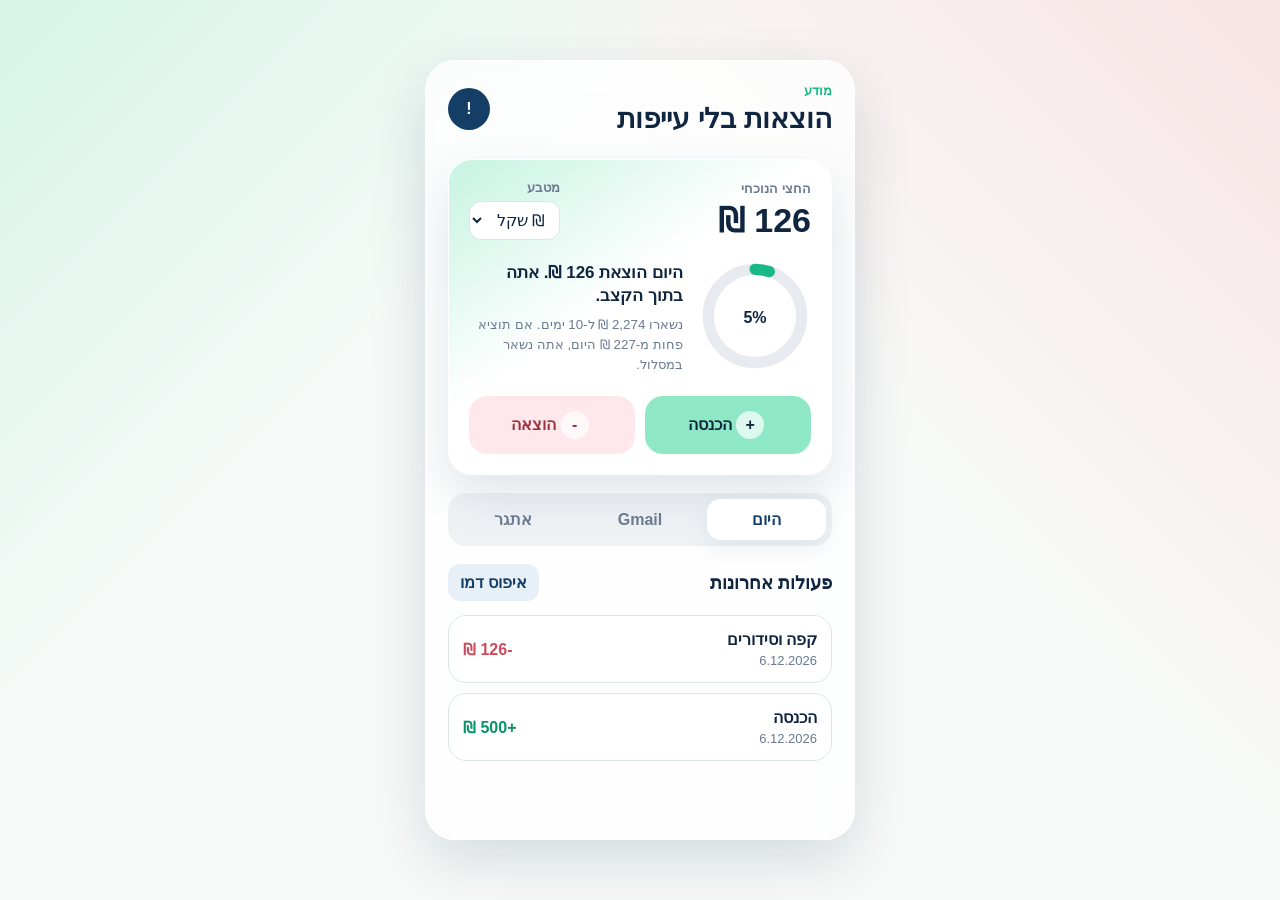
==== index.html @ 48a741a4 "Add files via upload" ====
<!doctype html>
<html lang="he" dir="rtl">
  <head>
    <meta charset="utf-8" />
    <meta name="viewport" content="width=device-width, initial-scale=1" />
    <title>מודע - מעקב הוצאות חכם</title>
    <meta name="theme-color" content="#153e67" />
    <meta name="apple-mobile-web-app-capable" content="yes" />
    <meta name="apple-mobile-web-app-title" content="מודע" />
    <meta name="apple-mobile-web-app-status-bar-style" content="default" />
    <link rel="manifest" href="./manifest.webmanifest" />
    <link rel="apple-touch-icon" href="./icons/icon-180.png" />
    <link rel="stylesheet" href="./styles.css" />
  </head>
  <body>
    <main class="app-shell">
      <section class="phone" aria-label="אפליקציית מודע">
        <header class="topbar">
          <div>
            <p class="eyebrow">מודע</p>
            <h1>הוצאות בלי עייפות</h1>
          </div>
          <button class="icon-button" id="notifyBtn" type="button" aria-label="בדיקת תזכורת">
            <span aria-hidden="true">!</span>
          </button>
        </header>

        <section class="widget" aria-label="ווידג׳ט מעקב">
          <div class="widget-top">
            <div>
              <p class="widget-label">החצי הנוכחי</p>
              <strong id="periodTotal">0 ₪</strong>
            </div>
            <label class="currency-picker">
              <span>מטבע</span>
              <select id="currencySelect" aria-label="בחירת מטבע">
                <option value="ILS">₪ שקל</option>
                <option value="THB">฿ באט</option>
                <option value="USD">$ דולר</option>
                <option value="EUR">€ יורו</option>
              </select>
            </label>
          </div>

          <div class="progress-wrap" aria-label="ניצול יעד">
            <div class="progress-ring">
              <svg viewBox="0 0 120 120" aria-hidden="true">
                <circle class="ring-bg" cx="60" cy="60" r="50"></circle>
                <circle class="ring-fill" id="ringFill" cx="60" cy="60" r="50"></circle>
              </svg>
              <span id="progressPercent">0%</span>
            </div>
            <div class="insight">
              <p id="insightText">הזן הוצאה ראשונה כדי לקבל קצב יומי ברור.</p>
              <small id="remainingText">היעד החצי-חודשי מוכן.</small>
            </div>
          </div>

          <div class="quick-actions" aria-label="פעולות מהירות">
            <button class="action income" id="incomeBtn" type="button">
              <span>+</span>
              הכנסה
            </button>
            <button class="action expense" id="expenseBtn" type="button">
              <span>-</span>
              הוצאה
            </button>
          </div>
        </section>

        <nav class="tabs" aria-label="ניווט">
          <button class="tab active" type="button" data-tab="today">היום</button>
          <button class="tab" type="button" data-tab="gmail">Gmail</button>
          <button class="tab" type="button" data-tab="challenge">אתגר</button>
        </nav>

        <section class="panel active" id="todayPanel">
          <div class="panel-header">
            <h2>פעולות אחרונות</h2>
            <button class="text-button" id="resetBtn" type="button">איפוס דמו</button>
          </div>
          <ul class="transactions" id="transactionList"></ul>
        </section>

        <section class="panel" id="gmailPanel">
          <div class="panel-header">
            <h2>קבלות לאישור</h2>
            <button class="text-button" id="scanBtn" type="button">סרוק חודש</button>
          </div>
          <div class="gmail-connect">
            <div>
              <strong>חיבור Gmail</strong>
              <p>בגרסה אמיתית הכפתור יפתח OAuth ויבקש הרשאת קריאה מצומצמת ככל האפשר.</p>
            </div>
            <button class="connect-button" id="connectBtn" type="button">חבר</button>
          </div>
          <ul class="receipts" id="receiptList"></ul>
        </section>

        <section class="panel" id="challengePanel">
          <div class="challenge-card">
            <p class="eyebrow">אתגר חצי-חודשי</p>
            <h2 id="challengeTitle">חודש ראשון: רק מודעות</h2>
            <p id="challengeText">בחודש הראשון האפליקציה אוספת דפוסים. אחרי חודש ייווצר יעד חיתוך של 30% ואז תוספת הדרגתית.</p>
            <div class="challenge-grid">
              <div>
                <span>יעד</span>
                <strong id="budgetText">2,400 ₪</strong>
              </div>
              <div>
                <span>ימים שנותרו</span>
                <strong id="daysText">0</strong>
              </div>
            </div>
          </div>
        </section>
      </section>
    </main>

    <dialog class="calculator" id="calcDialog" aria-label="מחשבון מהיר">
      <form method="dialog" class="calc-box">
        <div class="calc-header">
          <strong id="calcTitle">הוצאה חדשה</strong>
          <button class="icon-button small" value="cancel" type="submit" aria-label="סגירה">×</button>
        </div>
        <output class="calc-display" id="calcDisplay">0</output>
        <div class="calc-grid" id="calcGrid"></div>
        <button class="save-button" id="saveCalc" value="default" type="submit">הוסף</button>
      </form>
    </dialog>

    <div class="push-overlay" id="pushOverlay" aria-hidden="true">
      <div class="push-card">
        <p class="eyebrow">תזכורת חצי-חודשית</p>
        <h2>אי אפשר לפספס את זה</h2>
        <p id="pushText">בדיקת מצב: כמה יצא, כמה נשאר, ומה הפעולה הקטנה הבאה.</p>
        <input id="dismissSlider" type="range" min="0" max="100" value="0" aria-label="החלק לכיבוי" />
        <span>החלק לכיבוי</span>
      </div>
    </div>

    <script src="./app.js"></script>
  </body>
</html>
---- styles.css ----
:root {
  --paper: #f7faf8;
  --surface: #ffffff;
  --ink: #10253f;
  --muted: #6b7a90;
  --mint: #8ee8c6;
  --mint-strong: #18b985;
  --coral: #ff7f8e;
  --coral-soft: #ffe8eb;
  --blue: #153e67;
  --blue-soft: #e8f0f7;
  --line: #dce6e8;
  --shadow: 0 22px 60px rgba(16, 37, 63, 0.14);
  font-family: "Heebo", "Assistant", "Segoe UI", Arial, sans-serif;
}

* {
  box-sizing: border-box;
}

body {
  margin: 0;
  min-height: 100vh;
  background:
    linear-gradient(135deg, rgba(142, 232, 198, 0.32), transparent 34%),
    linear-gradient(225deg, rgba(255, 127, 142, 0.18), transparent 38%),
    var(--paper);
  color: var(--ink);
}

button,
select,
input {
  font: inherit;
}

.app-shell {
  min-height: 100vh;
  display: grid;
  place-items: center;
  padding: 28px 14px;
}

.phone {
  width: min(430px, 100%);
  min-height: 780px;
  background: rgba(255, 255, 255, 0.74);
  border: 1px solid rgba(255, 255, 255, 0.8);
  border-radius: 30px;
  box-shadow: var(--shadow);
  padding: 22px;
  backdrop-filter: blur(18px);
}

.topbar,
.widget-top,
.panel-header,
.calc-header {
  display: flex;
  align-items: center;
  justify-content: space-between;
  gap: 14px;
}

.eyebrow {
  margin: 0 0 4px;
  color: var(--mint-strong);
  font-size: 13px;
  font-weight: 800;
}

h1,
h2,
p {
  margin-top: 0;
}

h1 {
  margin-bottom: 0;
  font-size: 28px;
  letter-spacing: 0;
}

h2 {
  font-size: 18px;
  margin-bottom: 0;
}

.icon-button {
  width: 42px;
  height: 42px;
  border: 0;
  border-radius: 50%;
  background: var(--blue);
  color: white;
  font-weight: 900;
  cursor: pointer;
}

.icon-button.small {
  width: 34px;
  height: 34px;
  background: var(--blue-soft);
  color: var(--blue);
}

.widget {
  margin-top: 24px;
  padding: 20px;
  border-radius: 24px;
  background:
    linear-gradient(145deg, rgba(142, 232, 198, 0.5), rgba(255, 255, 255, 0.86) 44%),
    var(--surface);
  border: 1px solid rgba(255, 255, 255, 0.9);
  box-shadow: 0 18px 45px rgba(21, 62, 103, 0.13);
}

.widget-label,
.currency-picker span,
.challenge-grid span {
  margin: 0;
  color: var(--muted);
  font-size: 13px;
  font-weight: 700;
}

#periodTotal {
  display: block;
  font-size: 34px;
  line-height: 1.1;
  margin-top: 6px;
}

.currency-picker {
  display: grid;
  gap: 6px;
}

select {
  border: 1px solid var(--line);
  border-radius: 12px;
  padding: 9px 10px;
  background: white;
  color: var(--ink);
}

.progress-wrap {
  display: grid;
  grid-template-columns: 112px 1fr;
  gap: 16px;
  align-items: center;
  margin: 20px 0;
}

.progress-ring {
  position: relative;
  width: 112px;
  aspect-ratio: 1;
}

.progress-ring svg {
  width: 100%;
  height: 100%;
  transform: rotate(-90deg);
}

circle {
  fill: none;
  stroke-width: 12;
}

.ring-bg {
  stroke: rgba(21, 62, 103, 0.1);
}

.ring-fill {
  stroke: var(--mint-strong);
  stroke-linecap: round;
  stroke-dasharray: 314;
  stroke-dashoffset: 314;
  transition: stroke-dashoffset 220ms ease, stroke 220ms ease;
}

.progress-ring span {
  position: absolute;
  inset: 0;
  display: grid;
  place-items: center;
  font-weight: 900;
}

.insight p {
  margin-bottom: 8px;
  font-size: 17px;
  font-weight: 800;
  line-height: 1.35;
}

.insight small {
  color: var(--muted);
  line-height: 1.4;
}

.quick-actions {
  display: grid;
  grid-template-columns: 1fr 1fr;
  gap: 10px;
}

.action {
  min-height: 58px;
  border: 0;
  border-radius: 18px;
  color: var(--ink);
  font-weight: 900;
  cursor: pointer;
}

.action span {
  display: inline-grid;
  place-items: center;
  width: 28px;
  height: 28px;
  margin-inline-start: 4px;
  border-radius: 50%;
  background: rgba(255, 255, 255, 0.7);
}

.income {
  background: var(--mint);
}

.expense {
  background: var(--coral-soft);
  color: #9d3340;
}

.tabs {
  display: grid;
  grid-template-columns: repeat(3, 1fr);
  gap: 8px;
  margin: 18px 0;
  padding: 6px;
  border-radius: 18px;
  background: rgba(21, 62, 103, 0.06);
}

.tab {
  border: 0;
  border-radius: 14px;
  padding: 11px 8px;
  background: transparent;
  color: var(--muted);
  font-weight: 800;
  cursor: pointer;
}

.tab.active {
  background: var(--surface);
  color: var(--blue);
  box-shadow: 0 8px 22px rgba(21, 62, 103, 0.08);
}

.panel {
  display: none;
}

.panel.active {
  display: block;
}

.text-button,
.connect-button {
  border: 0;
  border-radius: 12px;
  padding: 9px 12px;
  background: var(--blue-soft);
  color: var(--blue);
  font-weight: 900;
  cursor: pointer;
}

.connect-button,
.save-button {
  background: var(--blue);
  color: white;
}

.transactions,
.receipts {
  list-style: none;
  padding: 0;
  margin: 14px 0 0;
  display: grid;
  gap: 10px;
}

.transactions li,
.receipts li,
.gmail-connect,
.challenge-card {
  border: 1px solid var(--line);
  border-radius: 18px;
  padding: 14px;
  background: rgba(255, 255, 255, 0.82);
}

.transactions li,
.receipts li {
  display: flex;
  justify-content: space-between;
  align-items: center;
  gap: 12px;
}

.transaction-meta,
.receipt-meta {
  display: grid;
  gap: 4px;
}

.transaction-meta span,
.receipt-meta span,
.gmail-connect p {
  color: var(--muted);
  font-size: 13px;
}

.amount.expense-text {
  color: #c94d5d;
}

.amount.income-text {
  color: #099368;
}

.receipt-actions {
  display: flex;
  gap: 6px;
}

.receipt-actions button {
  border: 0;
  border-radius: 10px;
  padding: 8px 9px;
  font-weight: 900;
  cursor: pointer;
}

.approve {
  background: var(--mint);
}

.reject {
  background: var(--coral-soft);
  color: #9d3340;
}

.gmail-connect {
  margin-top: 14px;
  display: flex;
  justify-content: space-between;
  gap: 14px;
  align-items: center;
}

.challenge-card p {
  color: var(--muted);
  line-height: 1.5;
}

.challenge-grid {
  display: grid;
  grid-template-columns: 1fr 1fr;
  gap: 10px;
  margin-top: 18px;
}

.challenge-grid div {
  padding: 14px;
  border-radius: 16px;
  background: var(--blue-soft);
}

.challenge-grid strong {
  display: block;
  margin-top: 5px;
  font-size: 20px;
}

.calculator {
  border: 0;
  border-radius: 24px;
  padding: 0;
  width: min(360px, calc(100vw - 24px));
  box-shadow: var(--shadow);
}

.calculator::backdrop {
  background: rgba(16, 37, 63, 0.35);
}

.calc-box {
  padding: 18px;
  background: var(--surface);
}

.calc-display {
  display: block;
  margin: 16px 0;
  padding: 16px;
  border-radius: 16px;
  background: var(--blue-soft);
  color: var(--blue);
  font-size: 34px;
  font-weight: 900;
  text-align: left;
  direction: ltr;
}

.calc-grid {
  display: grid;
  grid-template-columns: repeat(3, 1fr);
  gap: 8px;
}

.calc-grid button {
  height: 54px;
  border: 0;
  border-radius: 14px;
  background: #f2f6f7;
  color: var(--ink);
  font-size: 20px;
  font-weight: 900;
  cursor: pointer;
}

.save-button {
  width: 100%;
  border: 0;
  border-radius: 16px;
  padding: 14px;
  margin-top: 12px;
  font-weight: 900;
  cursor: pointer;
}

.push-overlay {
  position: fixed;
  inset: 0;
  display: none;
  place-items: center;
  padding: 20px;
  background: rgba(16, 37, 63, 0.78);
  z-index: 10;
}

.push-overlay.active {
  display: grid;
}

.push-card {
  width: min(390px, 100%);
  padding: 24px;
  border-radius: 24px;
  background: var(--surface);
  text-align: center;
  animation: pulse 1s infinite alternate;
}

.push-card input {
  width: 100%;
  margin-top: 18px;
}

@keyframes pulse {
  from {
    box-shadow: 0 0 0 rgba(142, 232, 198, 0);
  }
  to {
    box-shadow: 0 0 42px rgba(142, 232, 198, 0.85);
  }
}

@media (max-width: 390px) {
  .phone {
    padding: 16px;
    border-radius: 22px;
  }

  .progress-wrap {
    grid-template-columns: 92px 1fr;
  }

  .progress-ring {
    width: 92px;
  }

  #periodTotal {
    font-size: 28px;
  }
}
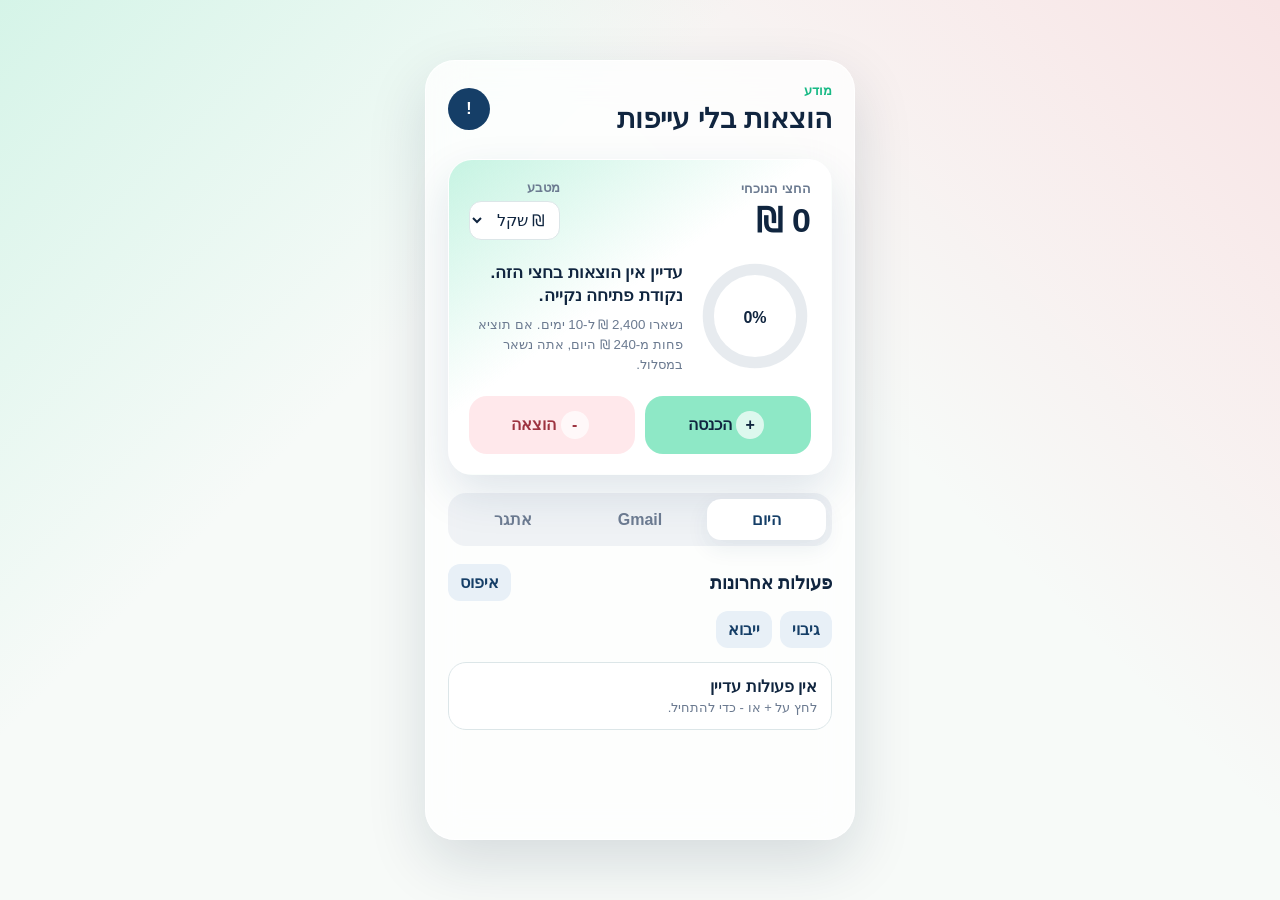
==== commit e970fc88: "Add files via upload" ====
--- a/index.html
+++ b/index.html
@@ -10,7 +10,8 @@
     <meta name="apple-mobile-web-app-status-bar-style" content="default" />
     <link rel="manifest" href="./manifest.webmanifest" />
     <link rel="apple-touch-icon" href="./icons/icon-180.png" />
-    <link rel="stylesheet" href="./styles.css" />
+    <link rel="stylesheet" href="./styles.css?v=5" />
+    <script src="https://accounts.google.com/gsi/client" async defer></script>
   </head>
   <body>
     <main class="app-shell">
@@ -77,7 +78,11 @@
         <section class="panel active" id="todayPanel">
           <div class="panel-header">
             <h2>פעולות אחרונות</h2>
-            <button class="text-button" id="resetBtn" type="button">איפוס דמו</button>
+            <button class="text-button" id="resetBtn" type="button">איפוס</button>
+          </div>
+          <div class="backup-actions">
+            <button class="text-button" id="exportBtn" type="button">גיבוי</button>
+            <button class="text-button" id="importBtn" type="button">ייבוא</button>
           </div>
           <ul class="transactions" id="transactionList"></ul>
         </section>
@@ -90,9 +95,19 @@
           <div class="gmail-connect">
             <div>
               <strong>חיבור Gmail</strong>
-              <p>בגרסה אמיתית הכפתור יפתח OAuth ויבקש הרשאת קריאה מצומצמת ככל האפשר.</p>
+              <p id="gmailStatus">הכנס Client ID של Google, חבר Gmail, ואז סרוק את החודש הנוכחי.</p>
             </div>
             <button class="connect-button" id="connectBtn" type="button">חבר</button>
+          </div>
+          <div class="gmail-settings">
+            <label>
+              <span>Google OAuth Client ID - לא כתובת המייל שלך</span>
+              <input id="googleClientId" type="text" dir="ltr" placeholder="1234567890-xxxx.apps.googleusercontent.com" />
+            </label>
+            <label>
+              <span>כתובות שולחים של קבלות - כאן שמים Shopee, Lazada וכו׳</span>
+              <textarea id="senderInput" rows="4" dir="ltr" placeholder="receipt@shopee.co.th&#10;no-reply@lazada.co.th&#10;therapy@example.com"></textarea>
+            </label>
           </div>
           <ul class="receipts" id="receiptList"></ul>
         </section>
@@ -139,6 +154,6 @@
       </div>
     </div>
 
-    <script src="./app.js"></script>
+    <script src="./app.js?v=5"></script>
   </body>
 </html>
--- a/styles.css
+++ b/styles.css
@@ -34,6 +34,10 @@
   font: inherit;
 }
 
+textarea {
+  font: inherit;
+}
+
 .app-shell {
   min-height: 100vh;
   display: grid;
@@ -286,6 +290,12 @@
   color: white;
 }
 
+.backup-actions {
+  display: flex;
+  gap: 8px;
+  margin-top: 10px;
+}
+
 .transactions,
 .receipts {
   list-style: none;
@@ -364,6 +374,33 @@
   align-items: center;
 }
 
+.gmail-settings {
+  display: grid;
+  gap: 10px;
+  margin-top: 12px;
+}
+
+.gmail-settings label {
+  display: grid;
+  gap: 6px;
+}
+
+.gmail-settings span {
+  color: var(--muted);
+  font-size: 13px;
+  font-weight: 800;
+}
+
+.gmail-settings input,
+.gmail-settings textarea {
+  width: 100%;
+  border: 1px solid var(--line);
+  border-radius: 14px;
+  padding: 11px 12px;
+  background: rgba(255, 255, 255, 0.9);
+  color: var(--ink);
+}
+
 .challenge-card p {
   color: var(--muted);
   line-height: 1.5;
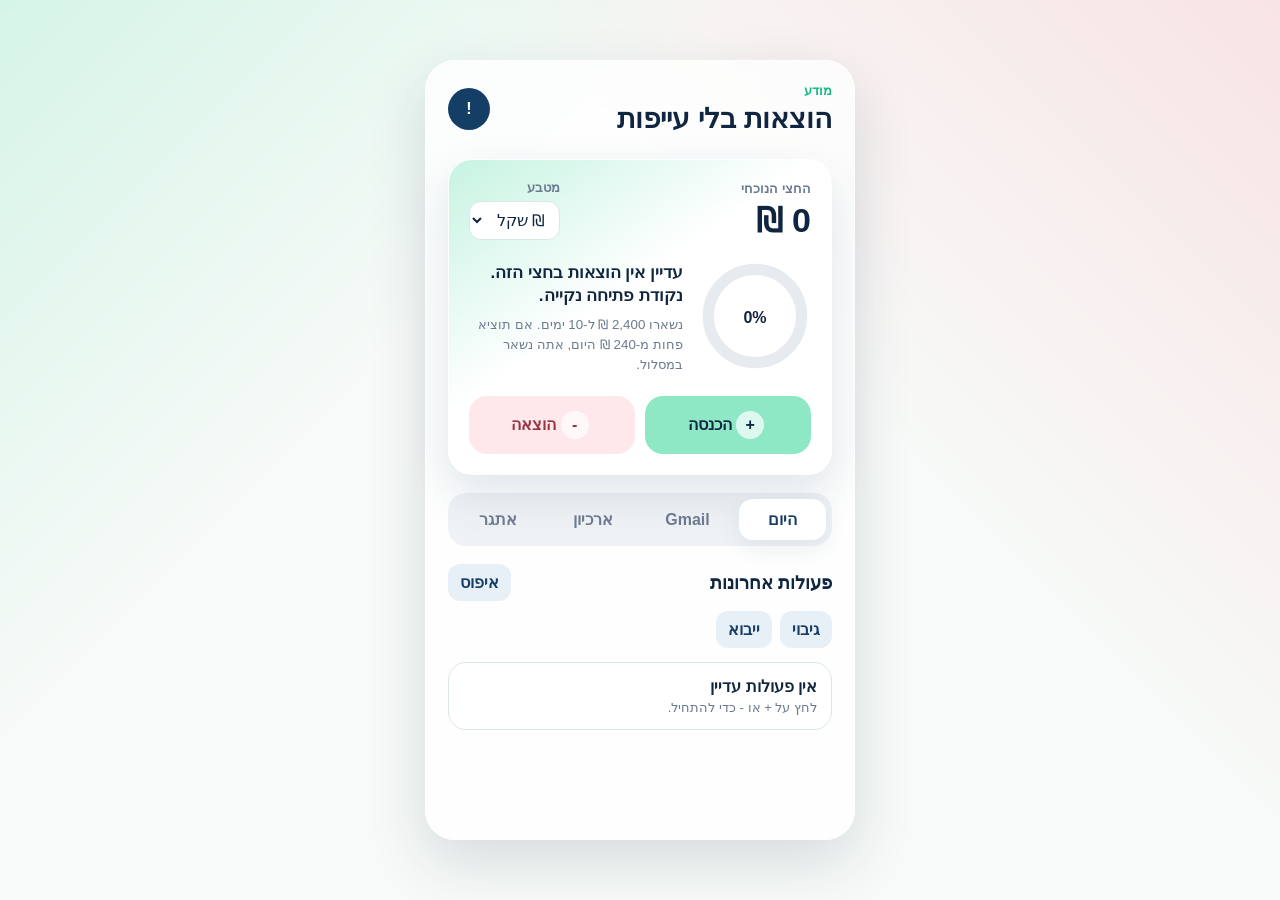
==== commit cda2ba4e: "Add files via upload" ====
--- a/index.html
+++ b/index.html
@@ -10,7 +10,7 @@
     <meta name="apple-mobile-web-app-status-bar-style" content="default" />
     <link rel="manifest" href="./manifest.webmanifest" />
     <link rel="apple-touch-icon" href="./icons/icon-180.png" />
-    <link rel="stylesheet" href="./styles.css?v=5" />
+    <link rel="stylesheet" href="./styles.css?v=8" />
     <script src="https://accounts.google.com/gsi/client" async defer></script>
   </head>
   <body>
@@ -72,6 +72,7 @@
         <nav class="tabs" aria-label="ניווט">
           <button class="tab active" type="button" data-tab="today">היום</button>
           <button class="tab" type="button" data-tab="gmail">Gmail</button>
+          <button class="tab" type="button" data-tab="archive">ארכיון</button>
           <button class="tab" type="button" data-tab="challenge">אתגר</button>
         </nav>
 
@@ -89,8 +90,8 @@
 
         <section class="panel" id="gmailPanel">
           <div class="panel-header">
-            <h2>קבלות לאישור</h2>
-            <button class="text-button" id="scanBtn" type="button">סרוק חודש</button>
+            <h2>מנוע Gmail</h2>
+            <button class="text-button" id="scanBtn" type="button">עדכן חודש</button>
           </div>
           <div class="gmail-connect">
             <div>
@@ -129,6 +130,19 @@
             </div>
           </div>
         </section>
+
+        <section class="panel" id="archivePanel">
+          <div class="panel-header">
+            <h2>ארכיון חשבוניות</h2>
+            <button class="text-button" id="photoPickBtn" type="button">צלם</button>
+          </div>
+          <div class="archive-form">
+            <input id="receiptPhotoInput" type="file" accept="image/*" capture="environment" hidden />
+            <input id="receiptPhotoName" type="text" placeholder="שם לחיפוש" />
+            <input id="receiptSearch" type="search" placeholder="חיפוש חשבונית" />
+          </div>
+          <ul class="photo-list" id="photoList"></ul>
+        </section>
       </section>
     </main>
 
@@ -144,6 +158,16 @@
       </form>
     </dialog>
 
+    <dialog class="photo-dialog" id="photoDialog" aria-label="תמונת חשבונית">
+      <div class="photo-viewer">
+        <div class="calc-header">
+          <strong id="photoTitle">חשבונית</strong>
+          <button class="icon-button small" id="photoCloseBtn" type="button" aria-label="סגירה">×</button>
+        </div>
+        <img id="photoPreview" alt="תמונת חשבונית" />
+      </div>
+    </dialog>
+
     <div class="push-overlay" id="pushOverlay" aria-hidden="true">
       <div class="push-card">
         <p class="eyebrow">תזכורת חצי-חודשית</p>
@@ -154,6 +178,19 @@
       </div>
     </div>
 
-    <script src="./app.js?v=5"></script>
+    <div class="report-overlay" id="reportOverlay" aria-hidden="true">
+      <section class="report-card" aria-label="דוח חצי חודשי">
+        <p class="eyebrow">דוח חצי-חודשי</p>
+        <h2 id="reportTitle">תמונת מצב</h2>
+        <div class="report-grid" id="reportGrid"></div>
+        <div class="report-section">
+          <h3>מקורות מרכזיים</h3>
+          <ul id="reportSources"></ul>
+        </div>
+        <button class="save-button" id="reportAcknowledgeBtn" type="button">ראיתי</button>
+      </section>
+    </div>
+
+    <script src="./app.js?v=8"></script>
   </body>
 </html>
--- a/styles.css
+++ b/styles.css
@@ -241,7 +241,7 @@
 
 .tabs {
   display: grid;
-  grid-template-columns: repeat(3, 1fr);
+  grid-template-columns: repeat(4, 1fr);
   gap: 8px;
   margin: 18px 0;
   padding: 6px;
@@ -297,7 +297,8 @@
 }
 
 .transactions,
-.receipts {
+.receipts,
+.photo-list {
   list-style: none;
   padding: 0;
   margin: 14px 0 0;
@@ -307,6 +308,7 @@
 
 .transactions li,
 .receipts li,
+.photo-list li,
 .gmail-connect,
 .challenge-card {
   border: 1px solid var(--line);
@@ -316,24 +318,65 @@
 }
 
 .transactions li,
-.receipts li {
+.receipts li,
+.photo-list li {
   display: flex;
   justify-content: space-between;
   align-items: center;
   gap: 12px;
 }
 
+.transactions .transaction-divider {
+  display: block;
+  padding: 6px 2px 0;
+  border: 0;
+  border-radius: 0;
+  background: transparent;
+  color: var(--muted);
+  font-size: 13px;
+  font-weight: 900;
+  box-shadow: none;
+}
+
 .transaction-meta,
-.receipt-meta {
+.receipt-meta,
+.photo-meta {
   display: grid;
   gap: 4px;
 }
 
 .transaction-meta span,
 .receipt-meta span,
+.photo-meta span,
 .gmail-connect p {
   color: var(--muted);
   font-size: 13px;
+}
+
+.archive-form {
+  display: grid;
+  grid-template-columns: 1fr;
+  gap: 10px;
+  margin-top: 12px;
+}
+
+.archive-form input {
+  width: 100%;
+  border: 1px solid var(--line);
+  border-radius: 14px;
+  padding: 12px;
+  background: rgba(255, 255, 255, 0.9);
+  color: var(--ink);
+}
+
+.photo-list button {
+  border: 0;
+  border-radius: 12px;
+  padding: 9px 12px;
+  background: var(--blue-soft);
+  color: var(--blue);
+  font-weight: 900;
+  cursor: pointer;
 }
 
 .amount.expense-text {
@@ -433,6 +476,33 @@
   box-shadow: var(--shadow);
 }
 
+.photo-dialog {
+  border: 0;
+  border-radius: 24px;
+  padding: 0;
+  width: min(390px, calc(100vw - 24px));
+  box-shadow: var(--shadow);
+}
+
+.photo-dialog::backdrop {
+  background: rgba(16, 37, 63, 0.35);
+}
+
+.photo-viewer {
+  padding: 16px;
+  background: var(--surface);
+}
+
+.photo-viewer img {
+  display: block;
+  width: 100%;
+  max-height: 70vh;
+  object-fit: contain;
+  margin-top: 12px;
+  border-radius: 16px;
+  background: var(--blue-soft);
+}
+
 .calculator::backdrop {
   background: rgba(16, 37, 63, 0.35);
 }
@@ -492,6 +562,81 @@
   z-index: 10;
 }
 
+.report-overlay {
+  position: fixed;
+  inset: 0;
+  display: none;
+  place-items: center;
+  padding: 20px;
+  background: rgba(16, 37, 63, 0.78);
+  z-index: 12;
+}
+
+.report-overlay.active {
+  display: grid;
+}
+
+.report-card {
+  width: min(420px, 100%);
+  max-height: calc(100vh - 40px);
+  overflow: auto;
+  padding: 22px;
+  border-radius: 24px;
+  background: var(--surface);
+  box-shadow: var(--shadow);
+}
+
+.report-card h2 {
+  margin-bottom: 16px;
+  font-size: 24px;
+}
+
+.report-grid {
+  display: grid;
+  grid-template-columns: 1fr 1fr;
+  gap: 10px;
+}
+
+.report-grid div {
+  padding: 13px;
+  border-radius: 14px;
+  background: var(--blue-soft);
+}
+
+.report-grid span,
+.report-section h3 {
+  display: block;
+  color: var(--muted);
+  font-size: 13px;
+  font-weight: 800;
+}
+
+.report-grid strong {
+  display: block;
+  margin-top: 5px;
+  font-size: 18px;
+}
+
+.report-section {
+  margin: 18px 0;
+}
+
+.report-section ul {
+  list-style: none;
+  padding: 0;
+  margin: 10px 0 0;
+  display: grid;
+  gap: 8px;
+}
+
+.report-section li {
+  display: flex;
+  justify-content: space-between;
+  gap: 10px;
+  padding: 10px 0;
+  border-bottom: 1px solid var(--line);
+}
+
 .push-overlay.active {
   display: grid;
 }
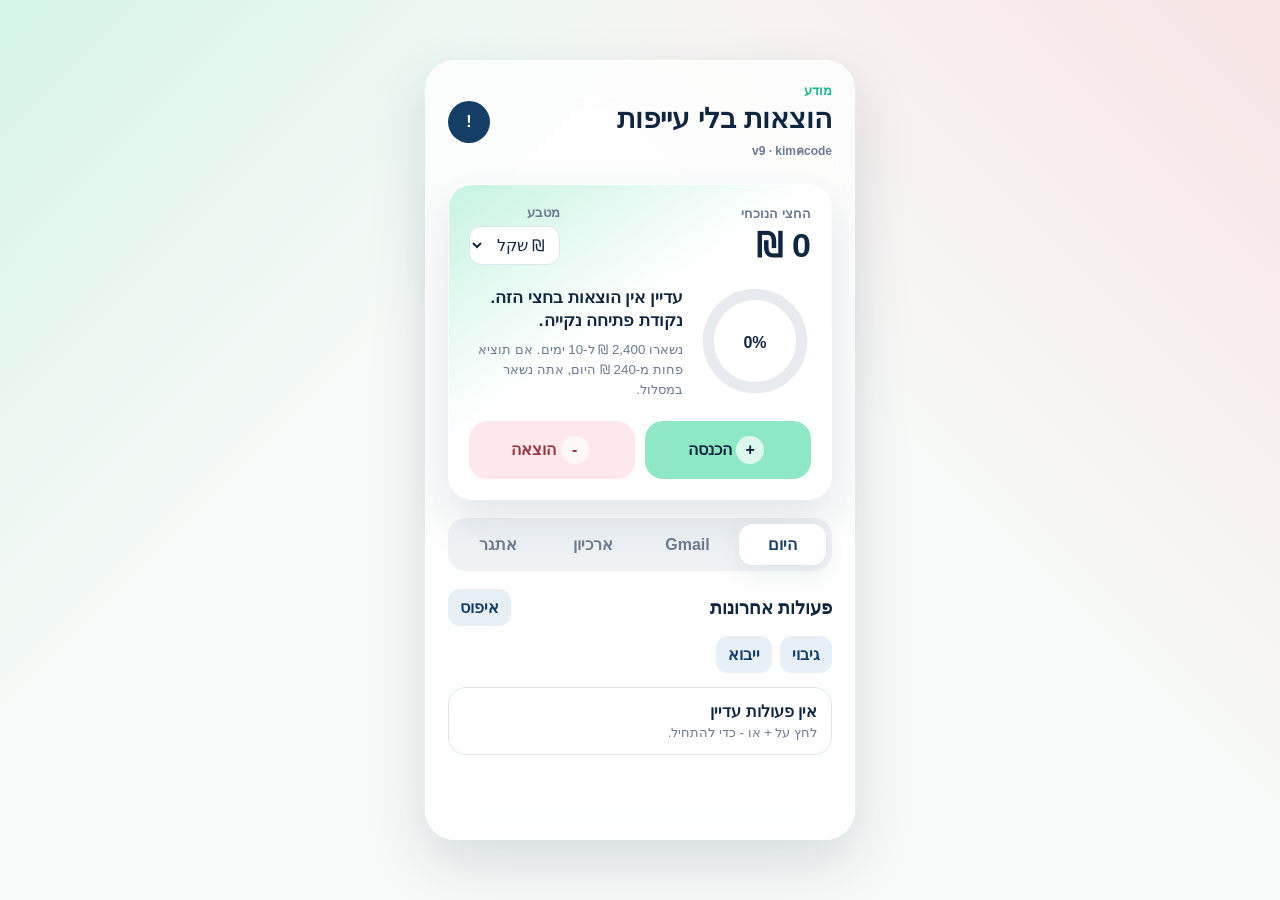
==== commit ca2f94c5: "Add files via upload" ====
--- a/index.html
+++ b/index.html
@@ -10,7 +10,7 @@
     <meta name="apple-mobile-web-app-status-bar-style" content="default" />
     <link rel="manifest" href="./manifest.webmanifest" />
     <link rel="apple-touch-icon" href="./icons/icon-180.png" />
-    <link rel="stylesheet" href="./styles.css?v=8" />
+    <link rel="stylesheet" href="./styles.css?v=9" />
     <script src="https://accounts.google.com/gsi/client" async defer></script>
   </head>
   <body>
@@ -20,6 +20,7 @@
           <div>
             <p class="eyebrow">מודע</p>
             <h1>הוצאות בלי עייפות</h1>
+            <p class="build-mark">v9 · kimคcode</p>
           </div>
           <button class="icon-button" id="notifyBtn" type="button" aria-label="בדיקת תזכורת">
             <span aria-hidden="true">!</span>
@@ -191,6 +192,6 @@
       </section>
     </div>
 
-    <script src="./app.js?v=8"></script>
+    <script src="./app.js?v=9"></script>
   </body>
 </html>
--- a/styles.css
+++ b/styles.css
@@ -73,6 +73,13 @@
   font-weight: 800;
 }
 
+.build-mark {
+  margin: 6px 0 0;
+  color: var(--muted);
+  font-size: 12px;
+  font-weight: 800;
+}
+
 h1,
 h2,
 p {
@@ -415,6 +422,32 @@
   justify-content: space-between;
   gap: 14px;
   align-items: center;
+  transition: border-color 180ms ease, box-shadow 180ms ease, background 180ms ease;
+}
+
+.gmail-connect.engine-running {
+  border-color: rgba(24, 185, 133, 0.7);
+  background:
+    linear-gradient(90deg, rgba(142, 232, 198, 0.28), rgba(255, 255, 255, 0.88), rgba(142, 232, 198, 0.28)),
+    rgba(255, 255, 255, 0.82);
+  background-size: 220% 100%;
+  animation: engineSweep 1.2s ease-in-out infinite;
+}
+
+.gmail-connect.engine-running .connect-button,
+.gmail-connect.engine-running + .gmail-settings + .receipts,
+.text-button:disabled {
+  opacity: 0.72;
+}
+
+.gmail-connect.engine-done {
+  border-color: rgba(24, 185, 133, 0.75);
+  box-shadow: 0 0 0 3px rgba(142, 232, 198, 0.26);
+}
+
+.gmail-connect.engine-error {
+  border-color: rgba(255, 127, 142, 0.75);
+  box-shadow: 0 0 0 3px rgba(255, 127, 142, 0.16);
 }
 
 .gmail-settings {
@@ -664,6 +697,15 @@
   }
 }
 
+@keyframes engineSweep {
+  from {
+    background-position: 100% 0;
+  }
+  to {
+    background-position: -100% 0;
+  }
+}
+
 @media (max-width: 390px) {
   .phone {
     padding: 16px;
